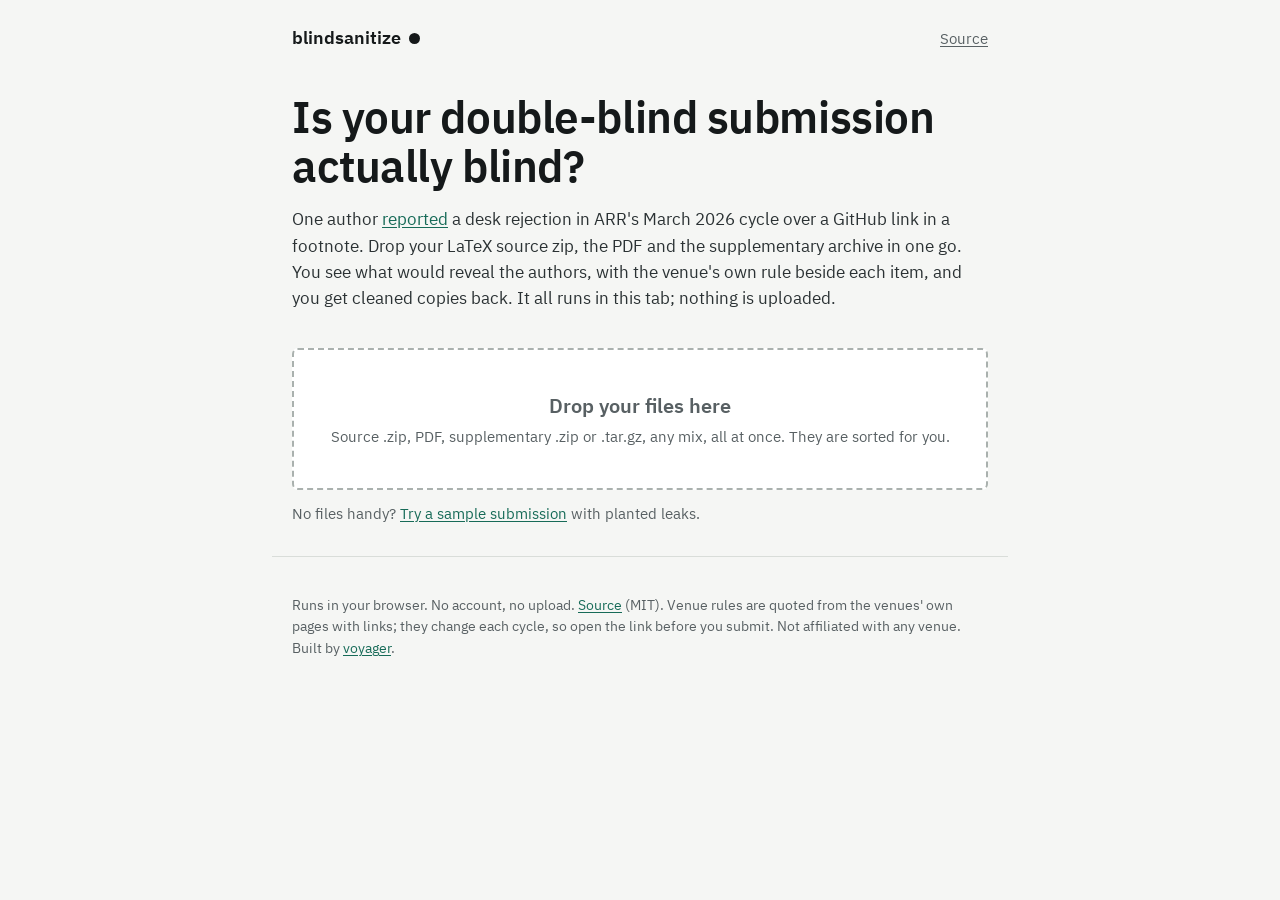
==== site/index.html @ ce8b5a28 "blindsanitize: check and fix a double-blind submission in the browser" ====
<!doctype html>
<html lang="en">
<head>
<meta charset="utf-8">
<meta name="viewport" content="width=device-width, initial-scale=1">
<title>blindsanitize: check that your double-blind submission is blind</title>
<meta name="description" content="Drop your LaTeX source zip, your PDF and your supplementary archive. blindsanitize shows what would reveal the authors, with the venue's own rule next to each item, and gives back cleaned copies. Has a camera-ready mode. Runs in your browser; nothing is uploaded.">
<meta property="og:title" content="blindsanitize: check that your double-blind submission is blind">
<meta property="og:description" content="Source, PDF and supplementary archive checked together, with the venue's own rules. In your browser.">
<meta property="og:url" content="https://voyager-from-space.github.io/blindsanitize/">
<link rel="canonical" href="https://voyager-from-space.github.io/blindsanitize/">
<link rel="icon" href="favicon.svg" type="image/svg+xml">
<link rel="stylesheet" href="styles.css">
</head>
<body>
<header class="wrap top">
  <a class="brand" href="./">blindsanitize</a>
  <a class="quiet" href="https://github.com/voyager-from-space/blindsanitize">Source</a>
</header>
<main class="wrap">
  <section class="intro">
    <h1>Is your double-blind submission actually blind?</h1>
    <p class="lede">One author <a href="https://www.reddit.com/r/LanguageTechnology/comments/1sd0vs9/arr_march_2026_disk_rejected/">reported</a> a desk rejection in ARR's March 2026 cycle over a GitHub link in a footnote. Drop your LaTeX source zip, the PDF and the supplementary archive in one go. You see what would reveal the authors, with the venue's own rule beside each item, and you get cleaned copies back. It all runs in this tab; nothing is uploaded.</p>
  </section>

  <section aria-label="Add your files">
    <label id="drop" class="drop" for="file">
      <input id="file" type="file" multiple accept=".zip,.pdf,.tgz,.tar,.gz,application/zip,application/pdf,application/gzip">
      <span class="drop-title">Drop your files here</span>
      <span class="drop-sub">Source .zip, PDF, supplementary .zip or .tar.gz, any mix, all at once. They are sorted for you.</span>
    </label>
    <p class="alt">No files handy? <button id="sample" class="linkish" type="button">Try a sample submission</button> with planted leaks.</p>
    <p id="status" class="status" role="status" aria-live="polite"></p>
  </section>

  <section id="results" class="results" hidden aria-labelledby="res-title">
    <div class="res-head">
      <div>
        <h2 id="res-title"></h2>
        <p id="res-sub" class="res-sub"></p>
      </div>
    </div>
    <div id="pack" class="pack"></div>
    <p id="downloads" class="downloads"></p>

    <details class="settings" open>
      <summary>Settings: venue, your names, mode</summary>
      <div class="grid">
        <div>
          <label for="venue">Venue</label>
          <select id="venue"></select>
          <p class="mini" id="venue-link"></p>
          <label class="check"><input id="camera" type="checkbox"> This is the camera-ready version</label>
          <label class="check"><input id="strip" type="checkbox" checked> Strip LaTeX comments from the source</label>
        </div>
        <div>
          <label for="names">Author names, one per line</label>
          <textarea id="names" rows="3" spellcheck="false" autocomplete="off" placeholder="Ada Example"></textarea>
          <label for="others">Institutions, handles, project names</label>
          <textarea id="others" rows="3" spellcheck="false" autocomplete="off" placeholder="Acme Lab&#10;adaexample"></textarea>
          <p class="mini">These stay in this tab. They are searched for in file text, PDF text, links and file names, and never written to the report.</p>
        </div>
      </div>
    </details>

    <div id="camera-panel" class="camera" hidden>
      <h3 class="sec">Camera-ready: put the real information back</h3>
      <label for="author-block">Author block (the LaTeX that goes inside <code>\author{…}</code>)</label>
      <textarea id="author-block" rows="3" spellcheck="false"></textarea>
      <label for="ack">Acknowledgments text</label>
      <textarea id="ack" rows="3" spellcheck="false"></textarea>
      <h4 class="sec2">Anonymized links</h4>
      <ol id="anon-links" class="rows"></ol>
    </div>

    <details id="venue-rules" class="rules"><summary id="venue-rules-title"></summary><ol id="venue-rule-list" class="rule-list"></ol></details>

    <div id="findings"></div>

    <h3 class="sec">Does the cleaned source still build, and is the built PDF blind?</h3>
    <p class="note" id="build-note">Builds the cleaned source in this tab with TeX Live as WebAssembly, then runs the same PDF checks on the PDF it produced. The first build downloads about 177 MB, and about 440 MB if the paper needs packages beyond the common set. It is kept in this browser. Your files are not uploaded.</p>
    <p class="build-actions"><button id="build-btn" class="btn" type="button">Build and check the PDF</button> <button id="build-stop" class="linkish" type="button" hidden>Stop</button></p>
    <p id="build-status" class="status" role="status" aria-live="polite"></p>
    <div id="build-out" class="build-out" hidden></div>

    <h3 class="sec">What this cannot see</h3>
    <p class="note">Writing style, a well-known system or dataset that points to your group, faces or screenshots inside figures, text drawn inside images, and anything outside the files you dropped. Self-reference and name matching are heuristics: read the list. Cleaning is done on copies; your originals are not touched.</p>
  </section>
</main>
<footer class="wrap foot">
  <p>Runs in your browser. No account, no upload. <a href="https://github.com/voyager-from-space/blindsanitize">Source</a> (MIT). Venue rules are quoted from the venues' own pages with links; they change each cycle, so open the link before you submit. Not affiliated with any venue. Built by <a href="https://voyager-from-space.github.io">voyager</a>.</p>
</footer>
<script src="vendor/jszip.min.js"></script>
<script type="module" src="app.js"></script>
</body>
</html>
---- site/styles.css ----
/* blindsanitize tokens
   paper  #f5f6f4  page            ink   #15191a  text
   muted  #586063  secondary text  rule  #d9ddd9  dividers
   go     #176b58  fixed, actions  stop  #a8281f  would reveal you / needs you
   amber  #8a5a00  check this      redaction bars: the ███ run inside excerpts
   type: IBM Plex Sans 400/600; Plex Mono for paths and excerpts only
   space: 4 8 12 16 24 40 64; one 46rem column */
@font-face { font-family: "Plex Sans"; src: url(fonts/IBMPlexSans-Regular-Latin1.woff2) format("woff2"); font-weight: 400; font-display: swap; }
@font-face { font-family: "Plex Sans"; src: url(fonts/IBMPlexSans-Regular-Pi.woff2) format("woff2"); font-weight: 400; font-display: swap; unicode-range: U+2000-23FF, U+2500-25FF; }
@font-face { font-family: "Plex Sans"; src: url(fonts/IBMPlexSans-SemiBold-Latin1.woff2) format("woff2"); font-weight: 600; font-display: swap; }
@font-face { font-family: "Plex Sans"; src: url(fonts/IBMPlexSans-SemiBold-Pi.woff2) format("woff2"); font-weight: 600; font-display: swap; unicode-range: U+2000-23FF, U+2500-25FF; }
@font-face { font-family: "Plex Mono"; src: url(fonts/IBMPlexMono-Regular-Latin1.woff2) format("woff2"); font-weight: 400; font-display: swap; }
@font-face { font-family: "Plex Mono"; src: url(fonts/IBMPlexMono-Regular-Pi.woff2) format("woff2"); font-weight: 400; font-display: swap; unicode-range: U+2000-23FF, U+2500-25FF; }

:root { --paper: #f5f6f4; --ink: #15191a; --muted: #586063; --rule: #d9ddd9; --go: #176b58; --stop: #a8281f; --amber: #8a5a00; }
* { box-sizing: border-box; }
html { -webkit-text-size-adjust: 100%; }
body { margin: 0; background: var(--paper); color: var(--ink); font: 400 17px/1.55 "Plex Sans", system-ui, sans-serif; }
code, .mono { font-family: "Plex Mono", ui-monospace, monospace; font-size: 0.9em; }
a { color: var(--go); text-underline-offset: 2px; }
:focus-visible { outline: 3px solid var(--go); outline-offset: 2px; }
.wrap { max-width: 46rem; margin: 0 auto; padding: 0 20px; }
.top { display: flex; justify-content: space-between; align-items: baseline; padding-top: 24px; }
.brand { font-weight: 600; color: var(--ink); text-decoration: none; font-size: 18px; }
.brand::after { content: ""; display: inline-block; width: 0.62em; height: 0.62em; margin-left: 8px; border-radius: 50%; background: var(--ink); vertical-align: -0.02em; }
.quiet { color: var(--muted); font-size: 15px; }
.intro { padding: 40px 0 24px; }
h1 { font-size: clamp(30px, 6vw, 44px); line-height: 1.12; letter-spacing: -0.01em; margin: 0 0 16px; font-weight: 600; max-width: 18em; }
.lede { margin: 0; color: #2b3234; max-width: 40em; }
.drop { display: block; border: 2px dashed #aab1ae; border-radius: 6px; padding: 40px 24px; text-align: center; background: #fff; cursor: pointer; transition: border-color .15s, background .15s; }
.drop:hover, .drop.over, .drop:focus-within { border-color: var(--go); background: #f0f7f4; }
.drop input { position: absolute; width: 1px; height: 1px; opacity: 0; overflow: hidden; }
.drop-title { display: block; font-weight: 600; font-size: 20px; }
.drop-sub { display: block; color: var(--muted); margin-top: 4px; font-size: 15px; }
.alt { margin: 12px 0 0; color: var(--muted); font-size: 15px; }
.linkish { font: inherit; color: var(--go); background: none; border: 0; padding: 0; text-decoration: underline; text-underline-offset: 2px; cursor: pointer; }
.status { min-height: 1.5em; color: var(--muted); font-size: 15px; margin: 8px 0 0; }
.results { padding: 24px 0 40px; border-top: 1px solid var(--rule); margin-top: 24px; }
h2 { font-size: 26px; line-height: 1.2; margin: 0; font-weight: 600; overflow-wrap: anywhere; }
.res-sub { margin: 4px 0 0; color: var(--muted); }
.pack { display: grid; grid-template-columns: repeat(auto-fit, minmax(12rem, 1fr)); gap: 12px; margin: 20px 0 12px; }
.cell { border-left: 4px solid var(--rule); padding: 2px 0 2px 12px; }
.cell.bad { border-color: var(--stop); } .cell.ok { border-color: var(--go); } .cell.off { opacity: .6; }
.cell b { display: block; font-size: 15px; font-weight: 600; }
.cell .n { font-size: 24px; font-weight: 600; font-variant-numeric: tabular-nums; line-height: 1.2; }
.cell .s { color: var(--muted); font-size: 14px; display: block; }
.downloads { display: flex; flex-wrap: wrap; gap: 8px 12px; margin: 12px 0 0; }
.btn { display: inline-block; background: var(--go); color: #fff; text-decoration: none; font-weight: 600; padding: 10px 16px; border-radius: 6px; font-size: 16px; }
.btn:hover { background: #0f5646; }
.btn.alt2 { background: #fff; color: var(--go); border: 1px solid var(--go); }
button.btn { border: 0; font-family: inherit; cursor: pointer; }
button.btn:disabled { background: #8aa89f; cursor: progress; }
.settings, .rules { margin: 24px 0 0; border-top: 1px solid var(--rule); padding-top: 12px; }
summary { cursor: pointer; font-weight: 600; }
.grid { display: grid; grid-template-columns: 1fr 1fr; gap: 20px; margin-top: 8px; }
label { display: block; font-size: 15px; color: var(--muted); margin: 12px 0 4px; }
label.check { color: var(--ink); display: flex; gap: 8px; align-items: center; margin: 10px 0 0; }
select, textarea { width: 100%; font: 400 15px/1.5 "Plex Sans", system-ui, sans-serif; padding: 8px 10px; border: 1px solid #aab1ae; border-radius: 6px; background: #fff; color: var(--ink); }
textarea { font-family: "Plex Mono", ui-monospace, monospace; resize: vertical; }
.mini { color: var(--muted); font-size: 13px; margin: 6px 0 0; }
.sec { font-size: 18px; margin: 40px 0 4px; }
.sec2 { font-size: 16px; margin: 20px 0 4px; }
.note { color: var(--muted); font-size: 14px; margin: 4px 0 12px; }
ol.list, ol.rows, ol.rule-list { list-style: none; margin: 0; padding: 0; }
.f { padding: 12px 0 12px 12px; border-bottom: 1px solid var(--rule); border-left: 3px solid transparent; }
.f.block { border-left-color: var(--stop); } .f.check { border-left-color: #c9a24a; } .f.note { border-left-color: var(--rule); }
.f[data-status="fixed"] { border-left-color: var(--go); } /* done: green; the red and amber bars are only for what still needs you */
.f[data-status="info"] { border-left-color: var(--rule); }
.f-head { display: flex; flex-wrap: wrap; gap: 4px 12px; align-items: baseline; }
.f-label { font-weight: 600; }
.where { color: var(--muted); font-size: 14px; font-family: "Plex Mono", ui-monospace, monospace; overflow-wrap: anywhere; }
.f-detail { margin: 4px 0 0; font-size: 15px; }
.f-ex { margin: 4px 0 0; font-size: 14px; color: var(--muted); font-family: "Plex Mono", ui-monospace, monospace; overflow-wrap: anywhere; }
.st { font-size: 14px; margin: 4px 0 0; font-weight: 600; }
.st.fixed { color: var(--go); } .st.manual { color: var(--stop); } .st.info { color: var(--muted); font-weight: 400; }
.rule { margin: 6px 0 0; font-size: 14px; color: var(--muted); }
.rule q { color: var(--ink); }
.rule-list li { padding: 8px 0; border-bottom: 1px solid var(--rule); font-size: 15px; }
.row { display: flex; flex-wrap: wrap; justify-content: space-between; gap: 2px 16px; padding: 8px 0; border-bottom: 1px solid var(--rule); font-size: 15px; }
.row input { flex: 1 1 14rem; font: inherit; padding: 6px 8px; border: 1px solid #aab1ae; border-radius: 6px; }
.build-actions { margin: 12px 0 0; display: flex; gap: 16px; align-items: center; flex-wrap: wrap; }
.build-out pre { margin: 8px 0 0; padding: 10px 12px; background: #fff; border: 1px solid var(--rule); border-radius: 6px; font-size: 13px; line-height: 1.45; overflow-x: auto; white-space: pre-wrap; overflow-wrap: anywhere; }
.foot { color: var(--muted); font-size: 14px; padding-top: 24px; padding-bottom: 40px; border-top: 1px solid var(--rule); }
@media (max-width: 560px) { body { font-size: 16px; } .drop { padding: 28px 16px; } .grid { grid-template-columns: 1fr; } .btn { width: 100%; text-align: center; } }
@media (prefers-reduced-motion: reduce) { * { transition: none !important; scroll-behavior: auto !important; } }
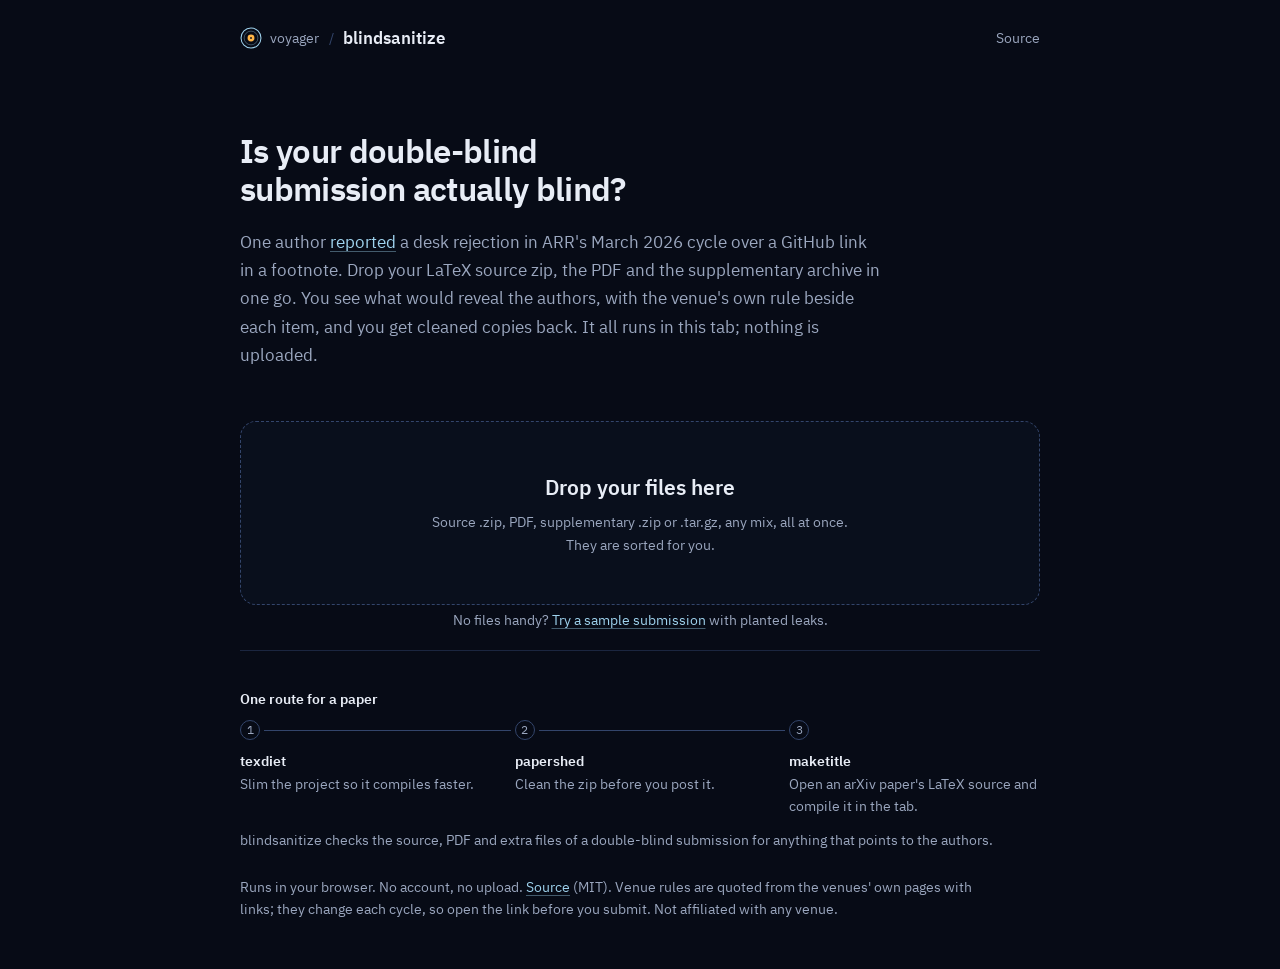
==== commit d509a903: "Share card and shared voyager look: one dark theme, header, route footer" ====
--- a/site/index.html
+++ b/site/index.html
@@ -5,19 +5,38 @@
 <meta name="viewport" content="width=device-width, initial-scale=1">
 <title>blindsanitize: check that your double-blind submission is blind</title>
 <meta name="description" content="Drop your LaTeX source zip, your PDF and your supplementary archive. blindsanitize shows what would reveal the authors, with the venue's own rule next to each item, and gives back cleaned copies. Has a camera-ready mode. Runs in your browser; nothing is uploaded.">
+<link rel="icon" href="favicon.svg" type="image/svg+xml">
+<meta property="og:type" content="website">
+<meta property="og:site_name" content="voyager">
 <meta property="og:title" content="blindsanitize: check that your double-blind submission is blind">
-<meta property="og:description" content="Source, PDF and supplementary archive checked together, with the venue's own rules. In your browser.">
+<meta property="og:description" content="Source, PDF and supplementary archive checked together against the venue's own rules, with cleaned copies back. Free, in your browser.">
 <meta property="og:url" content="https://voyager-from-space.github.io/blindsanitize/">
+<meta property="og:image" content="https://voyager-from-space.github.io/blindsanitize/og.png">
+<meta property="og:image:type" content="image/png">
+<meta property="og:image:width" content="1200">
+<meta property="og:image:height" content="630">
+<meta property="og:image:alt" content="blindsanitize by voyager: check that a double-blind submission is blind.">
+<meta name="twitter:card" content="summary_large_image">
+<meta name="twitter:site" content="@voyagerships">
+<meta name="twitter:title" content="blindsanitize: check that your double-blind submission is blind">
+<meta name="twitter:description" content="Source, PDF and supplementary archive checked together against the venue's own rules, with cleaned copies back. Free, in your browser.">
+<meta name="twitter:image" content="https://voyager-from-space.github.io/blindsanitize/og.png">
+<meta name="twitter:image:alt" content="blindsanitize by voyager: check that a double-blind submission is blind.">
+<meta name="theme-color" content="#070b16">
+<meta name="color-scheme" content="dark">
 <link rel="canonical" href="https://voyager-from-space.github.io/blindsanitize/">
-<link rel="icon" href="favicon.svg" type="image/svg+xml">
+<link rel="stylesheet" href="voyager.css">
 <link rel="stylesheet" href="styles.css">
 </head>
-<body>
-<header class="wrap top">
-  <a class="brand" href="./">blindsanitize</a>
-  <a class="quiet" href="https://github.com/voyager-from-space/blindsanitize">Source</a>
+<body class="tool">
+<a class="skip" href="#main">Skip to content</a>
+<header class="wrap vg-top">
+  <a class="vg-brand" href="https://voyager-from-space.github.io" aria-label="voyager home"><svg viewBox="0 0 32 32" width="22" height="22" aria-hidden="true"><circle cx="16" cy="16" r="14.5" fill="none" stroke="currentColor" stroke-width="1.5"/><circle cx="16" cy="16" r="10" fill="none" stroke="currentColor" stroke-opacity=".5"/><circle cx="16" cy="16" r="5" fill="#ffb547"/><circle cx="16" cy="16" r="1.3" fill="#070b16"/></svg><span>voyager</span></a>
+  <span class="vg-sep" aria-hidden="true">/</span>
+  <a class="vg-tool" href="./" aria-current="page">blindsanitize</a>
+  <a class="vg-end" href="https://github.com/voyager-from-space/blindsanitize">Source</a>
 </header>
-<main class="wrap">
+<main id="main" class="wrap">
   <section class="intro">
     <h1>Is your double-blind submission actually blind?</h1>
     <p class="lede">One author <a href="https://www.reddit.com/r/LanguageTechnology/comments/1sd0vs9/arr_march_2026_disk_rejected/">reported</a> a desk rejection in ARR's March 2026 cycle over a GitHub link in a footnote. Drop your LaTeX source zip, the PDF and the supplementary archive in one go. You see what would reveal the authors, with the venue's own rule beside each item, and you get cleaned copies back. It all runs in this tab; nothing is uploaded.</p>
@@ -87,8 +106,17 @@
     <p class="note">Writing style, a well-known system or dataset that points to your group, faces or screenshots inside figures, text drawn inside images, and anything outside the files you dropped. Self-reference and name matching are heuristics: read the list. Cleaning is done on copies; your originals are not touched.</p>
   </section>
 </main>
-<footer class="wrap foot">
-  <p>Runs in your browser. No account, no upload. <a href="https://github.com/voyager-from-space/blindsanitize">Source</a> (MIT). Venue rules are quoted from the venues' own pages with links; they change each cycle, so open the link before you submit. Not affiliated with any venue. Built by <a href="https://voyager-from-space.github.io">voyager</a>.</p>
+<footer class="wrap vg-foot">
+  <nav class="vg-route" aria-label="The voyager LaTeX route">
+    <h2>One route for a paper</h2>
+    <ol class="vg-steps">
+    <li><a href="https://texdiet.vercel.app/">texdiet</a><span class="vg-what">Slim the project so it compiles faster.</span></li>
+    <li><a href="https://voyager-from-space.github.io/papershed/">papershed</a><span class="vg-what">Clean the zip before you post it.</span></li>
+    <li><a href="https://maketitle.vercel.app/">maketitle</a><span class="vg-what">Open an arXiv paper's LaTeX source and compile it in the tab.</span></li>
+    </ol>
+    <p class="vg-side"><span class="vg-name">blindsanitize</span> checks the source, PDF and extra files of a double-blind submission for anything that points to the authors.</p>
+  </nav>
+  <p class="vg-legal">Runs in your browser. No account, no upload. <a href="https://github.com/voyager-from-space/blindsanitize">Source</a> (MIT). Venue rules are quoted from the venues' own pages with links; they change each cycle, so open the link before you submit. Not affiliated with any venue.</p>
 </footer>
 <script src="vendor/jszip.min.js"></script>
 <script type="module" src="app.js"></script>
--- a/site/voyager.css
+++ b/site/voyager.css
@@ -0,0 +1,123 @@
+@font-face { font-family: "Plex Sans"; src: url(fonts/IBMPlexSans-Regular-Latin1.woff2) format("woff2"); font-weight: 400; font-style: normal; font-display: swap; unicode-range: U+0000, U+000D, U+0020-007E, U+00A0-00FF, U+0131, U+0152-0153, U+02C6, U+02DA, U+02DC, U+2013-2014, U+2018-201A, U+201C-201E, U+2020-2022, U+2026, U+2030, U+2039-203A, U+2044, U+20AC, U+2122, U+2212, U+FB01-FB02; }
+@font-face { font-family: "Plex Sans"; src: url(fonts/IBMPlexSans-Regular-Pi.woff2) format("woff2"); font-weight: 400; font-style: normal; font-display: swap; unicode-range: U+0E3F, U+2000-200D, U+2015, U+2028-2029, U+202F, U+2032-2033, U+2070, U+2074-2079, U+2080-2089, U+2113, U+2116, U+2126, U+212E, U+2150-2151, U+2153-215E, U+2190-2199, U+21A9-21AA, U+21B0-21B3, U+21B6-21B7, U+21BA-21BB, U+21C4, U+21C6, U+2202, U+2206, U+220F, U+2211, U+2215, U+221A, U+221E, U+222B, U+2248, U+2260, U+2264-2265, U+25CA, U+2713, U+274C, U+2B0E-2B11, U+ECE0, U+EFCC, U+FEFF, U+FFFD; }
+@font-face { font-family: "Plex Sans"; src: url(fonts/IBMPlexSans-SemiBold-Latin1.woff2) format("woff2"); font-weight: 600; font-style: normal; font-display: swap; unicode-range: U+0000, U+000D, U+0020-007E, U+00A0-00FF, U+0131, U+0152-0153, U+02C6, U+02DA, U+02DC, U+2013-2014, U+2018-201A, U+201C-201E, U+2020-2022, U+2026, U+2030, U+2039-203A, U+2044, U+20AC, U+2122, U+2212, U+FB01-FB02; }
+@font-face { font-family: "Plex Sans"; src: url(fonts/IBMPlexSans-SemiBold-Pi.woff2) format("woff2"); font-weight: 600; font-style: normal; font-display: swap; unicode-range: U+0E3F, U+2000-200D, U+2015, U+2028-2029, U+202F, U+2032-2033, U+2070, U+2074-2079, U+2080-2089, U+2113, U+2116, U+2126, U+212E, U+2150-2151, U+2153-215E, U+2190-2199, U+21A9-21AA, U+21B0-21B3, U+21B6-21B7, U+21BA-21BB, U+21C4, U+21C6, U+2202, U+2206, U+220F, U+2211, U+2215, U+221A, U+221E, U+222B, U+2248, U+2260, U+2264-2265, U+25CA, U+2713, U+274C, U+2B0E-2B11, U+ECE0, U+EFCC, U+FEFF, U+FFFD; }
+@font-face { font-family: "Plex Mono"; src: url(fonts/IBMPlexMono-Regular-Latin1.woff2) format("woff2"); font-weight: 400; font-style: normal; font-display: swap; unicode-range: U+0000, U+000D, U+0020-007E, U+00A0-00FF, U+0131, U+0152-0153, U+02C6, U+02DA, U+02DC, U+2013-2014, U+2018-201A, U+201C-201E, U+2020-2022, U+2026, U+2030, U+2039-203A, U+2044, U+20AC, U+2122, U+2212, U+FB01-FB02; }
+@font-face { font-family: "Plex Mono"; src: url(fonts/IBMPlexMono-Regular-Pi.woff2) format("woff2"); font-weight: 400; font-style: normal; font-display: swap; unicode-range: U+0E3F, U+2000-200D, U+2015, U+2028-2029, U+202F, U+2032-2033, U+2070, U+2074-2079, U+2080-2089, U+2113, U+2116, U+2126, U+212E, U+2150-2151, U+2153-215E, U+2190-2199, U+21A9-21AA, U+21B0-21B3, U+21B6-21B7, U+21BA-21BB, U+21C4, U+21C6, U+2202, U+2206, U+220F, U+2211, U+2215, U+221A, U+221E, U+222B, U+2248, U+2260, U+2264-2265, U+25CA, U+2713, U+274C, U+2B0E-2B11, U+ECE0, U+EFCC, U+FEFF, U+FFFD; }
+/* voyager design v1: shared by every voyager site. Source of truth lives in
+   voyager-from-space.github.io/design; `npm run design` copies it into each site.
+   Look: deep-space navy, one warm accent (amber), one cool accent (ice).
+   Type: IBM Plex Sans 400/600 and Plex Mono for paths and numbers (SIL OFL 1.1, files ship with each site).
+   Space: 4 8 12 16 24 40 64 as --s1..--s7. Radius: 6 (small), 12 (panel), pill (buttons). */
+
+:root {
+  --bg: #070b16; --panel: #0c1322; --panel-2: #111a2e; --line: #1b2640; --line-strong: #33456b;
+  --ink: #e8edf6; --muted: #9ba7bf; --amber: #ffb547; --ice: #9fd3ee;
+  --good: #6fd6b0; --bad: #ff8f84;
+  --sans: "Plex Sans", system-ui, sans-serif; --mono: "Plex Mono", ui-monospace, monospace;
+  --t-1: .85rem; --t0: 1.0625rem; --t1: 1.328rem; --t2: 1.66rem; --t3: 2.075rem; --t4: 2.594rem; --t5: 3.242rem;
+  --s1: .25rem; --s2: .5rem; --s3: .75rem; --s4: 1rem; --s5: 1.5rem; --s6: 2.5rem; --s7: 4rem;
+  --r-sm: 6px; --r: 12px;
+  color-scheme: dark;
+}
+*, *::before, *::after { box-sizing: border-box; }
+[hidden] { display: none !important; }
+html { background: var(--bg); color: var(--ink); -webkit-text-size-adjust: 100%; }
+body { margin: 0; font: 400 var(--t0)/1.65 var(--sans); min-height: 100vh; overflow-x: hidden; display: flex; flex-direction: column; }
+body > main { flex: 1; }
+h1, h2, h3, h4, p, ul, ol, dl, dd, figure { margin: 0; }
+ul, ol { padding: 0; list-style: none; }
+a { color: var(--ice); text-decoration: underline; text-decoration-color: rgb(159 211 238 / .4); text-underline-offset: .2em; }
+a:hover { text-decoration-color: currentColor; }
+:focus-visible { outline: 2px solid var(--amber); outline-offset: 3px; border-radius: 3px; }
+::selection { background: var(--amber); color: var(--bg); }
+code, .mono { font-family: var(--mono); font-size: .9em; }
+.wrap { width: min(100% - 2.5rem, 52rem); margin-inline: auto; }
+.sr { position: absolute; width: 1px; height: 1px; overflow: hidden; clip-path: inset(50%); }
+.skip { position: absolute; left: 1rem; top: -4rem; background: var(--amber); color: var(--bg); padding: .5rem .9rem; border-radius: 4px; z-index: 10; text-decoration: none; }
+.skip:focus { top: 1rem; }
+
+/* sky: static dots and a faint glow; the one slow twinkle is in the portfolio only */
+.sky { position: fixed; inset: 0; z-index: -1; pointer-events: none;
+  background:
+    radial-gradient(1px 1px at 20px 30px, rgb(232 237 246 / .5), transparent 60%),
+    radial-gradient(1px 1px at 140px 90px, rgb(232 237 246 / .32), transparent 60%),
+    radial-gradient(1.5px 1.5px at 90px 160px, rgb(159 211 238 / .4), transparent 60%),
+    radial-gradient(ellipse 70% 50% at 80% 0%, rgb(30 48 92 / .32), transparent 70%);
+  background-size: 230px 230px, 310px 310px, 270px 270px, 100% 100%; }
+
+/* buttons */
+.btn { display: inline-block; padding: .7rem 1.2rem; border-radius: 999px; border: 0; background: var(--amber); color: var(--bg); font: 600 var(--t-1)/1 var(--sans); text-decoration: none; cursor: pointer; }
+.btn:hover { background: #ffc875; }
+.btn:disabled { opacity: .5; cursor: progress; }
+.btn.ghost { background: transparent; color: var(--ice); box-shadow: inset 0 0 0 1px var(--line-strong); }
+.btn.ghost:hover { background: var(--panel-2); }
+.linkish { background: none; border: 0; padding: 0; font: inherit; color: var(--ice); text-decoration: underline; text-decoration-color: rgb(159 211 238 / .4); text-underline-offset: .2em; cursor: pointer; }
+
+/* header: voyager / tool .......... source */
+.vg-top { display: flex; align-items: center; gap: .6rem; padding-block: 1.5rem; font-size: var(--t-1); }
+.vg-brand { display: inline-flex; align-items: center; gap: .5rem; color: var(--muted); text-decoration: none; }
+.vg-brand:hover { color: var(--ink); }
+.vg-brand svg { color: var(--ice); }
+.vg-sep { color: var(--line-strong); }
+.vg-tool { color: var(--ink); font-weight: 600; font-size: var(--t0); text-decoration: none; }
+.vg-top .vg-end { margin-left: auto; color: var(--muted); text-decoration: none; }
+.vg-top .vg-end:hover { color: var(--ink); }
+
+/* footer: the route, then the small print */
+.vg-foot { padding-block: var(--s6) 3rem; border-top: 1px solid var(--line); color: var(--muted); font-size: var(--t-1); display: grid; gap: var(--s5); }
+.vg-route h2 { font-size: var(--t-1); font-weight: 600; color: var(--ink); margin-bottom: var(--s3); letter-spacing: 0; }
+.vg-steps { display: grid; gap: var(--s3); counter-reset: step; }
+.vg-steps li { position: relative; padding-left: 1.9rem; counter-increment: step; }
+.vg-steps li::before { content: counter(step); position: absolute; left: 0; top: .1rem; width: 1.25rem; height: 1.25rem; display: grid; place-items: center; border-radius: 50%; border: 1px solid var(--line-strong); color: var(--muted); font: 400 .72rem/1 var(--mono); background: var(--bg); z-index: 1; }
+.vg-steps li::after { content: ""; position: absolute; left: .625rem; top: 1.4rem; bottom: -.75rem; width: 1px; background: var(--line-strong); }
+.vg-steps li:last-child::after { display: none; }
+.vg-steps li.here::before { background: var(--amber); border-color: var(--amber); color: var(--bg); font-weight: 600; }
+.vg-steps a, .vg-steps .vg-name { font-weight: 600; color: var(--ink); text-decoration: none; }
+.vg-steps a:hover { text-decoration: underline; }
+.vg-steps .vg-name { color: var(--amber); }
+.vg-steps .vg-what { display: block; color: var(--muted); }
+.vg-side { margin-top: var(--s3); }
+.vg-legal { max-width: 46rem; }
+@media (min-width: 46rem) {
+  .vg-steps { grid-template-columns: repeat(3, 1fr); gap: var(--s5); }
+  .vg-steps li { padding: 1.9rem 0 0; }
+  .vg-steps li::before { top: 0; }
+  .vg-steps li::after { left: 1.5rem; right: -1.25rem; top: .625rem; bottom: auto; width: auto; height: 1px; }
+}
+@media (prefers-reduced-motion: reduce) { *, *::before, *::after { animation: none !important; transition: none !important; } html { scroll-behavior: auto; } }
+
+/* ---- tool pages (texdiet, papershed, blindsanitize): the shared drop-a-zip layout ---- */
+.tool .wrap { width: min(100% - 2.5rem, 50rem); }
+.intro { display: grid; gap: 1.25rem; padding-block: clamp(1.5rem, 6vw, 3.5rem) 2.5rem; }
+h1 { font-size: clamp(var(--t2), 1rem + 3vw, var(--t3)); line-height: 1.15; font-weight: 600; letter-spacing: -.02em; text-wrap: balance; max-width: 40rem; }
+.lede { color: var(--muted); max-width: 40rem; }
+.drop-area { display: grid; gap: 1rem; padding-bottom: 3rem; }
+.drop { color: var(--ink); display: grid; gap: .4rem; place-items: center; text-align: center; padding: 3rem 1.5rem; border: 1.5px dashed var(--line-strong); border-radius: 16px; background: rgb(12 19 34 / .6); cursor: pointer; transition: border-color .2s, background .2s; }
+.drop:hover, .drop.over, .drop:focus-within { border-color: var(--ice); background: var(--panel); }
+.drop input { position: absolute; width: 1px; height: 1px; opacity: 0; overflow: hidden; }
+.drop-title { font-size: var(--t1); font-weight: 600; }
+.drop-sub { color: var(--muted); font-size: var(--t-1); max-width: 28rem; }
+.alt { color: var(--muted); font-size: var(--t-1); text-align: center; }
+.status { min-height: 1.4em; text-align: center; font: 400 var(--t-1)/1.4 var(--mono); color: var(--muted); }
+.results { border-top: 1px solid var(--line); padding-block: 2.5rem 3.5rem; display: grid; gap: 1.75rem; align-content: start; }
+.res-head { display: flex; flex-wrap: wrap; align-items: end; justify-content: space-between; gap: 1rem 2rem; }
+h2 { font-size: var(--t2); line-height: 1.2; font-weight: 600; letter-spacing: -.01em; overflow-wrap: anywhere; }
+.res-sub { color: var(--muted); margin-top: var(--s1); }
+.stats { display: grid; grid-template-columns: repeat(auto-fit, minmax(9rem, 1fr)); gap: 1rem; }
+.stats div { padding: 1rem 1.1rem; border: 1px solid var(--line); border-radius: var(--r); background: var(--panel); }
+.stats dt { font-size: var(--t-1); color: var(--muted); }
+.stats dd { font-size: var(--t1); font-weight: 600; overflow-wrap: anywhere; font-variant-numeric: tabular-nums; }
+.stats dd.small { font-size: var(--t-1); font-weight: 400; color: var(--muted); }
+.note { color: var(--muted); font-size: var(--t-1); }
+.note code { color: var(--ink); }
+.sec { font-size: var(--t1); line-height: 1.25; font-weight: 600; margin-top: var(--s6); }
+.sec2 { font-size: var(--t0); font-weight: 600; margin-top: var(--s5); }
+.mini { color: var(--muted); font-size: var(--t-1); margin-top: var(--s2); }
+.where { font: 400 var(--t-1)/1.5 var(--mono); color: var(--ice); opacity: .9; overflow-wrap: anywhere; }
+textarea, select, .row input { width: 100%; font: 400 var(--t-1)/1.5 var(--sans); padding: .55rem .7rem; border: 1px solid var(--line-strong); border-radius: var(--r-sm); background: var(--panel); color: var(--ink); }
+textarea { font-family: var(--mono); resize: vertical; }
+label { display: block; font-size: var(--t-1); color: var(--muted); margin: .75rem 0 .25rem; }
+pre { margin: .5rem 0 0; padding: .7rem .85rem; background: var(--panel); border: 1px solid var(--line); border-radius: var(--r-sm); font: 400 .8rem/1.5 var(--mono); overflow-x: auto; white-space: pre-wrap; overflow-wrap: anywhere; color: var(--ink); }
+summary { cursor: pointer; font-weight: 600; }
+@media (max-width: 560px) { .drop { padding: 2rem 1rem; } .tool .btn { width: 100%; text-align: center; } }
--- a/site/styles.css
+++ b/site/styles.css
@@ -1,85 +1,30 @@
-/* blindsanitize tokens
-   paper  #f5f6f4  page            ink   #15191a  text
-   muted  #586063  secondary text  rule  #d9ddd9  dividers
-   go     #176b58  fixed, actions  stop  #a8281f  would reveal you / needs you
-   amber  #8a5a00  check this      redaction bars: the ███ run inside excerpts
-   type: IBM Plex Sans 400/600; Plex Mono for paths and excerpts only
-   space: 4 8 12 16 24 40 64; one 46rem column */
-@font-face { font-family: "Plex Sans"; src: url(fonts/IBMPlexSans-Regular-Latin1.woff2) format("woff2"); font-weight: 400; font-display: swap; }
-@font-face { font-family: "Plex Sans"; src: url(fonts/IBMPlexSans-Regular-Pi.woff2) format("woff2"); font-weight: 400; font-display: swap; unicode-range: U+2000-23FF, U+2500-25FF; }
-@font-face { font-family: "Plex Sans"; src: url(fonts/IBMPlexSans-SemiBold-Latin1.woff2) format("woff2"); font-weight: 600; font-display: swap; }
-@font-face { font-family: "Plex Sans"; src: url(fonts/IBMPlexSans-SemiBold-Pi.woff2) format("woff2"); font-weight: 600; font-display: swap; unicode-range: U+2000-23FF, U+2500-25FF; }
-@font-face { font-family: "Plex Mono"; src: url(fonts/IBMPlexMono-Regular-Latin1.woff2) format("woff2"); font-weight: 400; font-display: swap; }
-@font-face { font-family: "Plex Mono"; src: url(fonts/IBMPlexMono-Regular-Pi.woff2) format("woff2"); font-weight: 400; font-display: swap; unicode-range: U+2000-23FF, U+2500-25FF; }
-
-:root { --paper: #f5f6f4; --ink: #15191a; --muted: #586063; --rule: #d9ddd9; --go: #176b58; --stop: #a8281f; --amber: #8a5a00; }
-* { box-sizing: border-box; }
-html { -webkit-text-size-adjust: 100%; }
-body { margin: 0; background: var(--paper); color: var(--ink); font: 400 17px/1.55 "Plex Sans", system-ui, sans-serif; }
-code, .mono { font-family: "Plex Mono", ui-monospace, monospace; font-size: 0.9em; }
-a { color: var(--go); text-underline-offset: 2px; }
-:focus-visible { outline: 3px solid var(--go); outline-offset: 2px; }
-.wrap { max-width: 46rem; margin: 0 auto; padding: 0 20px; }
-.top { display: flex; justify-content: space-between; align-items: baseline; padding-top: 24px; }
-.brand { font-weight: 600; color: var(--ink); text-decoration: none; font-size: 18px; }
-.brand::after { content: ""; display: inline-block; width: 0.62em; height: 0.62em; margin-left: 8px; border-radius: 50%; background: var(--ink); vertical-align: -0.02em; }
-.quiet { color: var(--muted); font-size: 15px; }
-.intro { padding: 40px 0 24px; }
-h1 { font-size: clamp(30px, 6vw, 44px); line-height: 1.12; letter-spacing: -0.01em; margin: 0 0 16px; font-weight: 600; max-width: 18em; }
-.lede { margin: 0; color: #2b3234; max-width: 40em; }
-.drop { display: block; border: 2px dashed #aab1ae; border-radius: 6px; padding: 40px 24px; text-align: center; background: #fff; cursor: pointer; transition: border-color .15s, background .15s; }
-.drop:hover, .drop.over, .drop:focus-within { border-color: var(--go); background: #f0f7f4; }
-.drop input { position: absolute; width: 1px; height: 1px; opacity: 0; overflow: hidden; }
-.drop-title { display: block; font-weight: 600; font-size: 20px; }
-.drop-sub { display: block; color: var(--muted); margin-top: 4px; font-size: 15px; }
-.alt { margin: 12px 0 0; color: var(--muted); font-size: 15px; }
-.linkish { font: inherit; color: var(--go); background: none; border: 0; padding: 0; text-decoration: underline; text-underline-offset: 2px; cursor: pointer; }
-.status { min-height: 1.5em; color: var(--muted); font-size: 15px; margin: 8px 0 0; }
-.results { padding: 24px 0 40px; border-top: 1px solid var(--rule); margin-top: 24px; }
-h2 { font-size: 26px; line-height: 1.2; margin: 0; font-weight: 600; overflow-wrap: anywhere; }
-.res-sub { margin: 4px 0 0; color: var(--muted); }
+/* blindsanitize: only what is specific to this tool. Tokens, header, footer, drop zone and buttons are in voyager.css. */
 .pack { display: grid; grid-template-columns: repeat(auto-fit, minmax(12rem, 1fr)); gap: 12px; margin: 20px 0 12px; }
-.cell { border-left: 4px solid var(--rule); padding: 2px 0 2px 12px; }
-.cell.bad { border-color: var(--stop); } .cell.ok { border-color: var(--go); } .cell.off { opacity: .6; }
+.cell { border-left: 4px solid var(--line); padding: 2px 0 2px 12px; }
+.cell.bad { border-color: var(--bad); } .cell.ok { border-color: var(--good); } .cell.off { opacity: .6; }
 .cell b { display: block; font-size: 15px; font-weight: 600; }
 .cell .n { font-size: 24px; font-weight: 600; font-variant-numeric: tabular-nums; line-height: 1.2; }
 .cell .s { color: var(--muted); font-size: 14px; display: block; }
 .downloads { display: flex; flex-wrap: wrap; gap: 8px 12px; margin: 12px 0 0; }
-.btn { display: inline-block; background: var(--go); color: #fff; text-decoration: none; font-weight: 600; padding: 10px 16px; border-radius: 6px; font-size: 16px; }
-.btn:hover { background: #0f5646; }
-.btn.alt2 { background: #fff; color: var(--go); border: 1px solid var(--go); }
-button.btn { border: 0; font-family: inherit; cursor: pointer; }
-button.btn:disabled { background: #8aa89f; cursor: progress; }
-.settings, .rules { margin: 24px 0 0; border-top: 1px solid var(--rule); padding-top: 12px; }
-summary { cursor: pointer; font-weight: 600; }
+.settings, .rules { margin: 24px 0 0; border-top: 1px solid var(--line); padding-top: 12px; }
 .grid { display: grid; grid-template-columns: 1fr 1fr; gap: 20px; margin-top: 8px; }
-label { display: block; font-size: 15px; color: var(--muted); margin: 12px 0 4px; }
 label.check { color: var(--ink); display: flex; gap: 8px; align-items: center; margin: 10px 0 0; }
-select, textarea { width: 100%; font: 400 15px/1.5 "Plex Sans", system-ui, sans-serif; padding: 8px 10px; border: 1px solid #aab1ae; border-radius: 6px; background: #fff; color: var(--ink); }
-textarea { font-family: "Plex Mono", ui-monospace, monospace; resize: vertical; }
-.mini { color: var(--muted); font-size: 13px; margin: 6px 0 0; }
-.sec { font-size: 18px; margin: 40px 0 4px; }
-.sec2 { font-size: 16px; margin: 20px 0 4px; }
-.note { color: var(--muted); font-size: 14px; margin: 4px 0 12px; }
 ol.list, ol.rows, ol.rule-list { list-style: none; margin: 0; padding: 0; }
-.f { padding: 12px 0 12px 12px; border-bottom: 1px solid var(--rule); border-left: 3px solid transparent; }
-.f.block { border-left-color: var(--stop); } .f.check { border-left-color: #c9a24a; } .f.note { border-left-color: var(--rule); }
-.f[data-status="fixed"] { border-left-color: var(--go); } /* done: green; the red and amber bars are only for what still needs you */
-.f[data-status="info"] { border-left-color: var(--rule); }
+.f { padding: 12px 0 12px 12px; border-bottom: 1px solid var(--line); border-left: 3px solid transparent; }
+.f.block { border-left-color: var(--bad); } .f.check { border-left-color: var(--amber); } .f.note { border-left-color: var(--line); }
+.f[data-status="fixed"] { border-left-color: var(--good); } /* done: green; the red and amber bars are only for what still needs you */
+.f[data-status="info"] { border-left-color: var(--line); }
 .f-head { display: flex; flex-wrap: wrap; gap: 4px 12px; align-items: baseline; }
 .f-label { font-weight: 600; }
-.where { color: var(--muted); font-size: 14px; font-family: "Plex Mono", ui-monospace, monospace; overflow-wrap: anywhere; }
 .f-detail { margin: 4px 0 0; font-size: 15px; }
 .f-ex { margin: 4px 0 0; font-size: 14px; color: var(--muted); font-family: "Plex Mono", ui-monospace, monospace; overflow-wrap: anywhere; }
 .st { font-size: 14px; margin: 4px 0 0; font-weight: 600; }
-.st.fixed { color: var(--go); } .st.manual { color: var(--stop); } .st.info { color: var(--muted); font-weight: 400; }
+.st.fixed { color: var(--good); } .st.manual { color: var(--bad); } .st.info { color: var(--muted); font-weight: 400; }
 .rule { margin: 6px 0 0; font-size: 14px; color: var(--muted); }
 .rule q { color: var(--ink); }
-.rule-list li { padding: 8px 0; border-bottom: 1px solid var(--rule); font-size: 15px; }
-.row { display: flex; flex-wrap: wrap; justify-content: space-between; gap: 2px 16px; padding: 8px 0; border-bottom: 1px solid var(--rule); font-size: 15px; }
-.row input { flex: 1 1 14rem; font: inherit; padding: 6px 8px; border: 1px solid #aab1ae; border-radius: 6px; }
+.rule-list li { padding: 8px 0; border-bottom: 1px solid var(--line); font-size: 15px; }
+.row { display: flex; flex-wrap: wrap; justify-content: space-between; gap: 2px 16px; padding: 8px 0; border-bottom: 1px solid var(--line); font-size: 15px; }
 .build-actions { margin: 12px 0 0; display: flex; gap: 16px; align-items: center; flex-wrap: wrap; }
-.build-out pre { margin: 8px 0 0; padding: 10px 12px; background: #fff; border: 1px solid var(--rule); border-radius: 6px; font-size: 13px; line-height: 1.45; overflow-x: auto; white-space: pre-wrap; overflow-wrap: anywhere; }
-.foot { color: var(--muted); font-size: 14px; padding-top: 24px; padding-bottom: 40px; border-top: 1px solid var(--rule); }
-@media (max-width: 560px) { body { font-size: 16px; } .drop { padding: 28px 16px; } .grid { grid-template-columns: 1fr; } .btn { width: 100%; text-align: center; } }
-@media (prefers-reduced-motion: reduce) { * { transition: none !important; scroll-behavior: auto !important; } }
+.btn.alt2 { background: transparent; color: var(--ice); box-shadow: inset 0 0 0 1px var(--line-strong); }
+.btn.alt2:hover { background: var(--panel-2); }
+@media (max-width: 560px) { .grid { grid-template-columns: 1fr; } }
